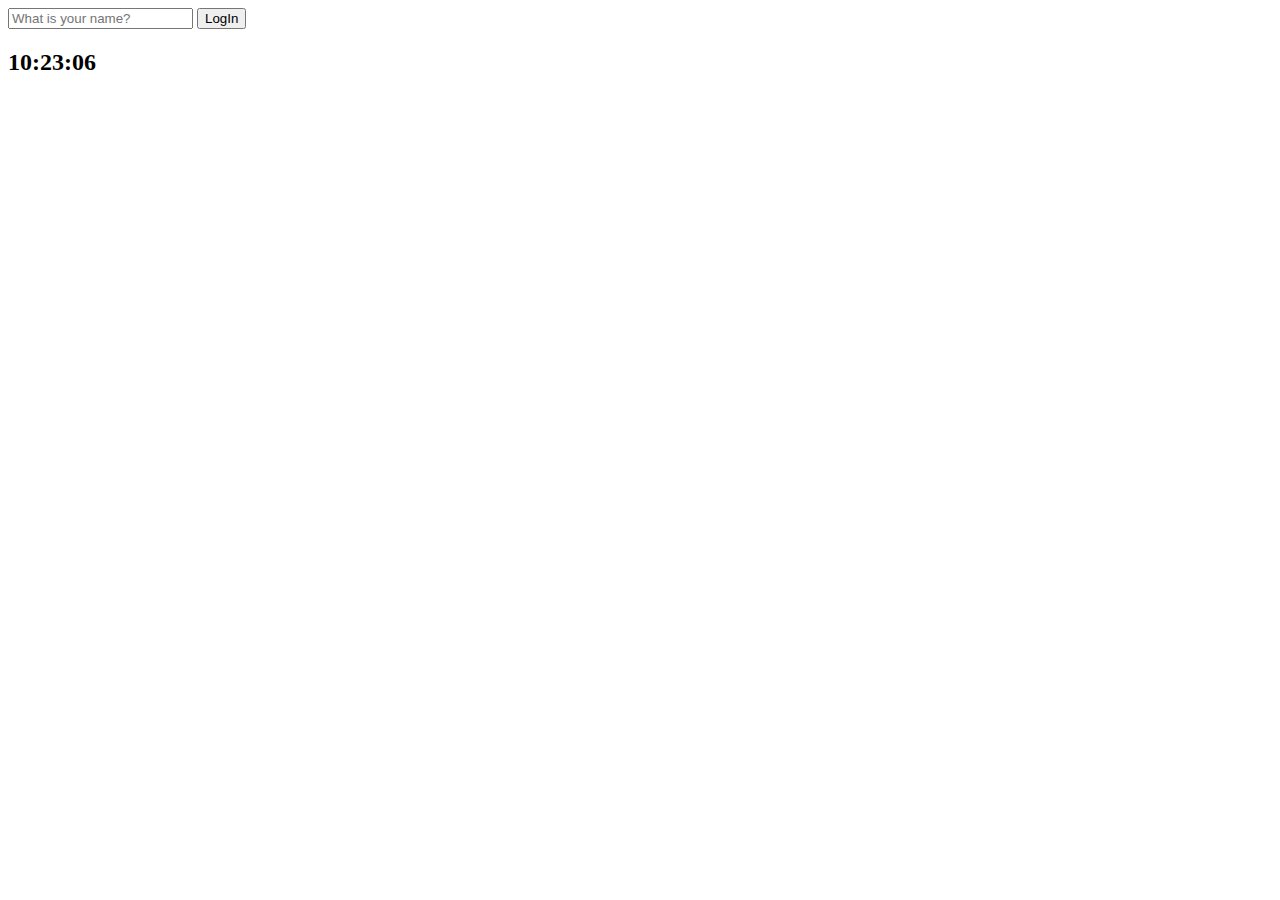
==== momentum/index.html @ aab9505f "update momentum" ====
<!DOCTYPE html>
<html lang="en">
  <head>
    <meta charset="UTF-8" />
    <meta http-equiv="X-UA-Compatible" content="IE=edge" />
    <meta name="viewport" content="width=device-width, initial-scale=1.0" />
    <title>Momentum App</title>
    <link rel="stylesheet" href="css/style.css" />
  </head>
  <body>
    <form id="login-form" class="hidden">
      <input
        required
        maxlength="10"
        type="text"
        placeholder="What is your name?"
      />
      <input type="submit" value="LogIn" />
    </form>
    <h2 id="clock">00:00:00</h2>
    <h1 id="greeting" class="hidden"></h1>
    <script src="js/greeting.js"></script>
    <script src="js/clock.js"></script>
    <script src="js/quotes.js"></script>
  </body>
</html>
---- momentum/css/style.css ----
.hidden {
  display: none;
}
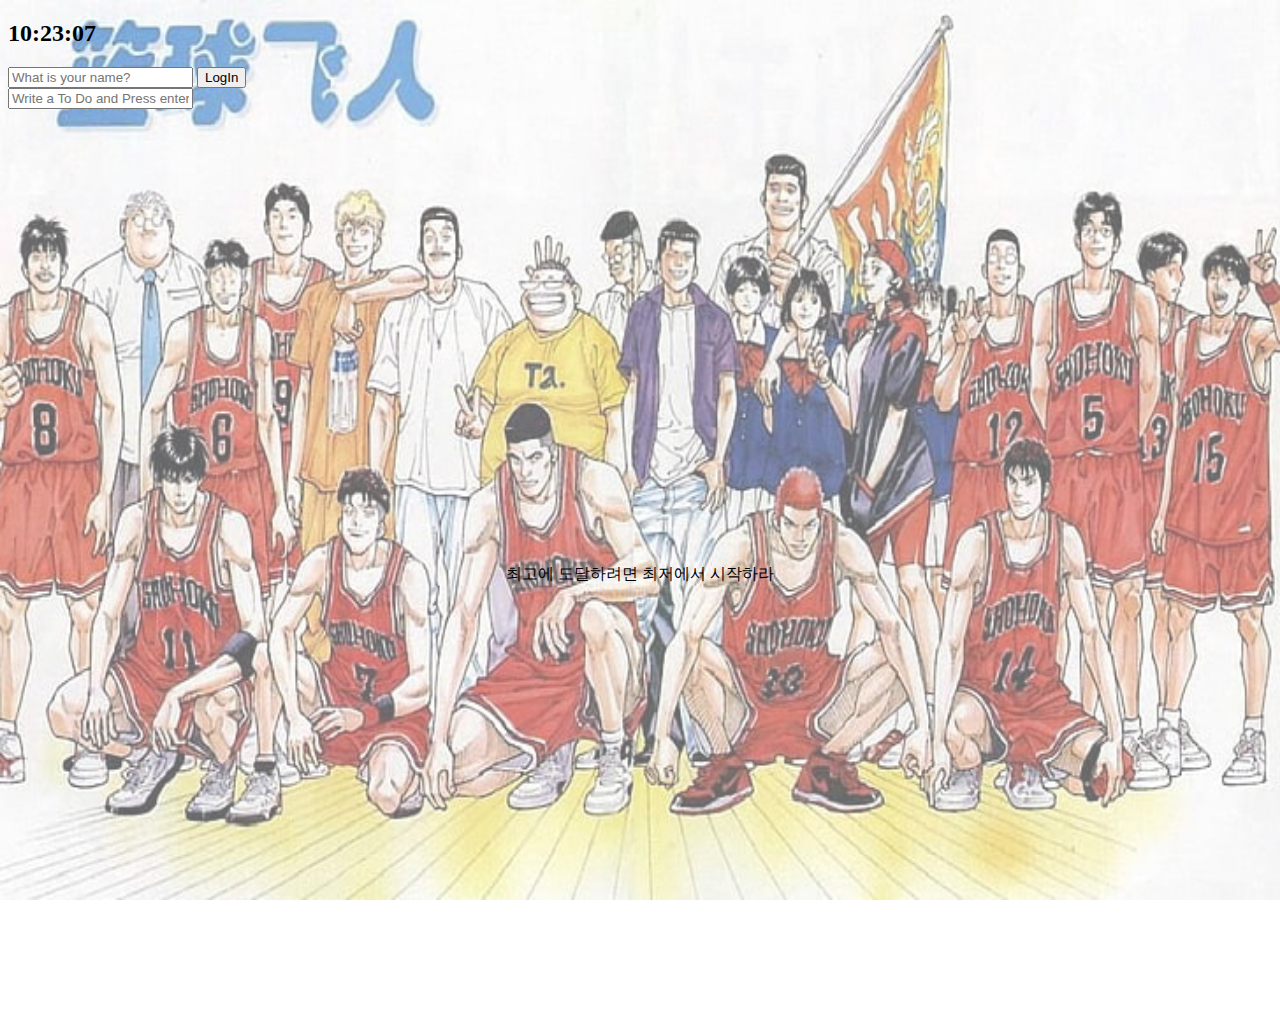
==== commit 0c26ec4f: "update momentum-clonecoding" ====
--- a/momentum/index.html
+++ b/momentum/index.html
@@ -8,6 +8,8 @@
     <link rel="stylesheet" href="css/style.css" />
   </head>
   <body>
+    <h2 id="clock">00:00:00</h2>
+
     <form id="login-form" class="hidden">
       <input
         required
@@ -17,10 +19,22 @@
       />
       <input type="submit" value="LogIn" />
     </form>
-    <h2 id="clock">00:00:00</h2>
+
     <h1 id="greeting" class="hidden"></h1>
+
+    <form id="todo-form">
+      <input type="text" placeholder="Write a To Do and Press enter" required />
+    </form>
+    <ul id="todo-list"></ul>
+
+    <div id="quote">
+      <span></span>
+    </div>
+
     <script src="js/greeting.js"></script>
     <script src="js/clock.js"></script>
     <script src="js/quotes.js"></script>
+    <script src="js/background.js"></script>
+    <script src="js/todo.js"></script>
   </body>
 </html>
--- a/momentum/css/style.css
+++ b/momentum/css/style.css
@@ -1,3 +1,23 @@
 .hidden {
   display: none;
 }
+#quote {
+  display: flex;
+  align-items: center;
+  justify-content: center;
+  height: 100vh;
+}
+#quote span {
+  text-align: center;
+}
+
+img {
+  width: 100%;
+  height: 100%;
+  top: 0;
+  bottom: 0;
+  left: 0;
+  position: absolute;
+  z-index: -1;
+  opacity: 0.6;
+}
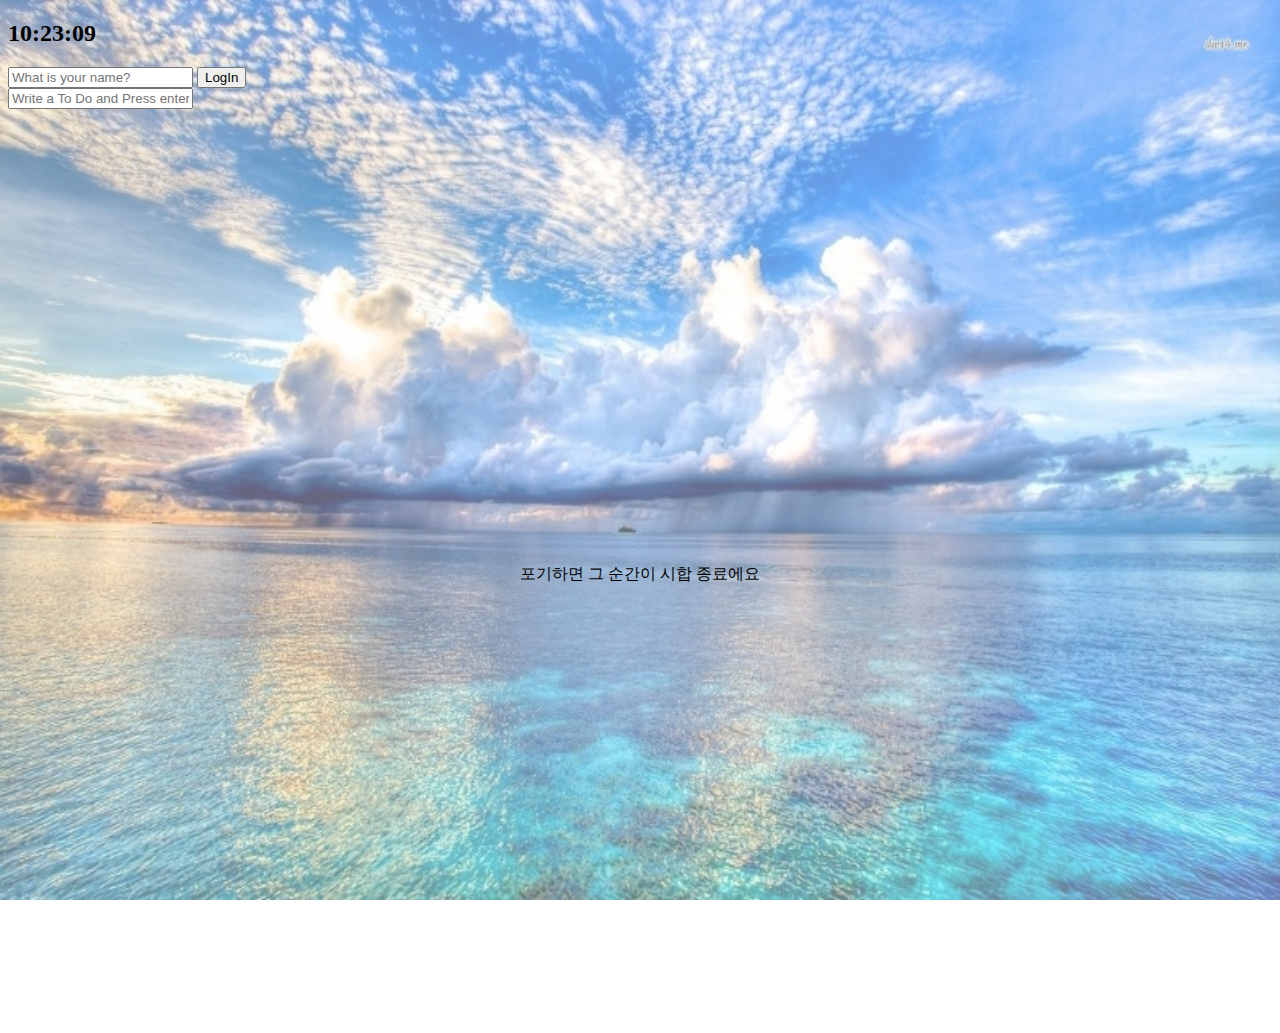
==== commit 0ffe0491: "update momentum-clonecoding" ====
--- a/momentum/index.html
+++ b/momentum/index.html
@@ -25,6 +25,7 @@
     <form id="todo-form">
       <input type="text" placeholder="Write a To Do and Press enter" required />
     </form>
+
     <ul id="todo-list"></ul>
 
     <div id="quote">
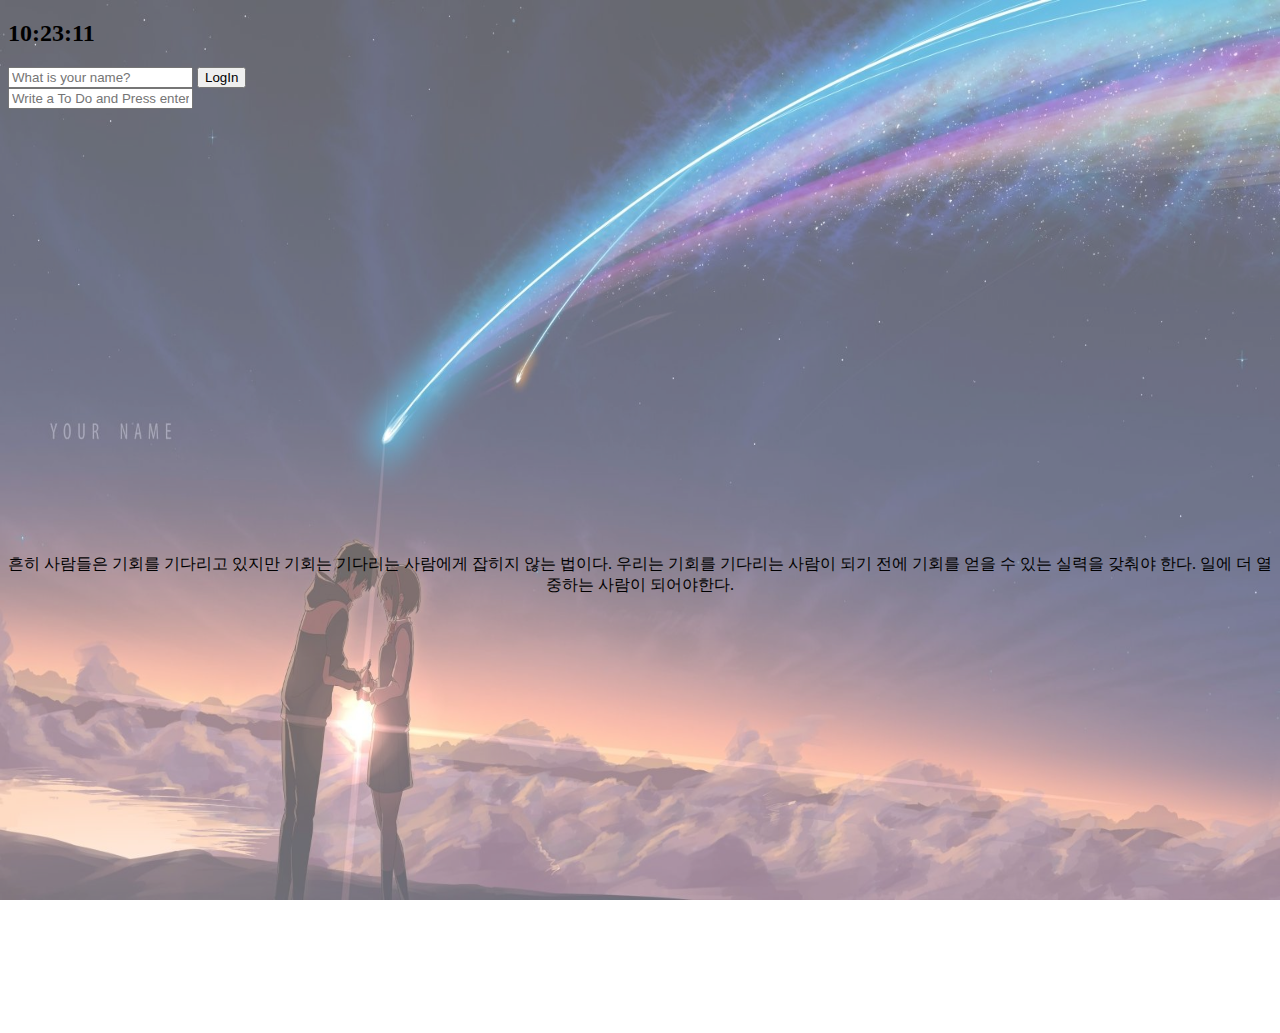
==== commit d9494687: "update momentum-clonecoding" ====
--- a/momentum/index.html
+++ b/momentum/index.html
@@ -37,5 +37,6 @@
     <script src="js/quotes.js"></script>
     <script src="js/background.js"></script>
     <script src="js/todo.js"></script>
+    <script src="js/weather.js"></script>
   </body>
 </html>
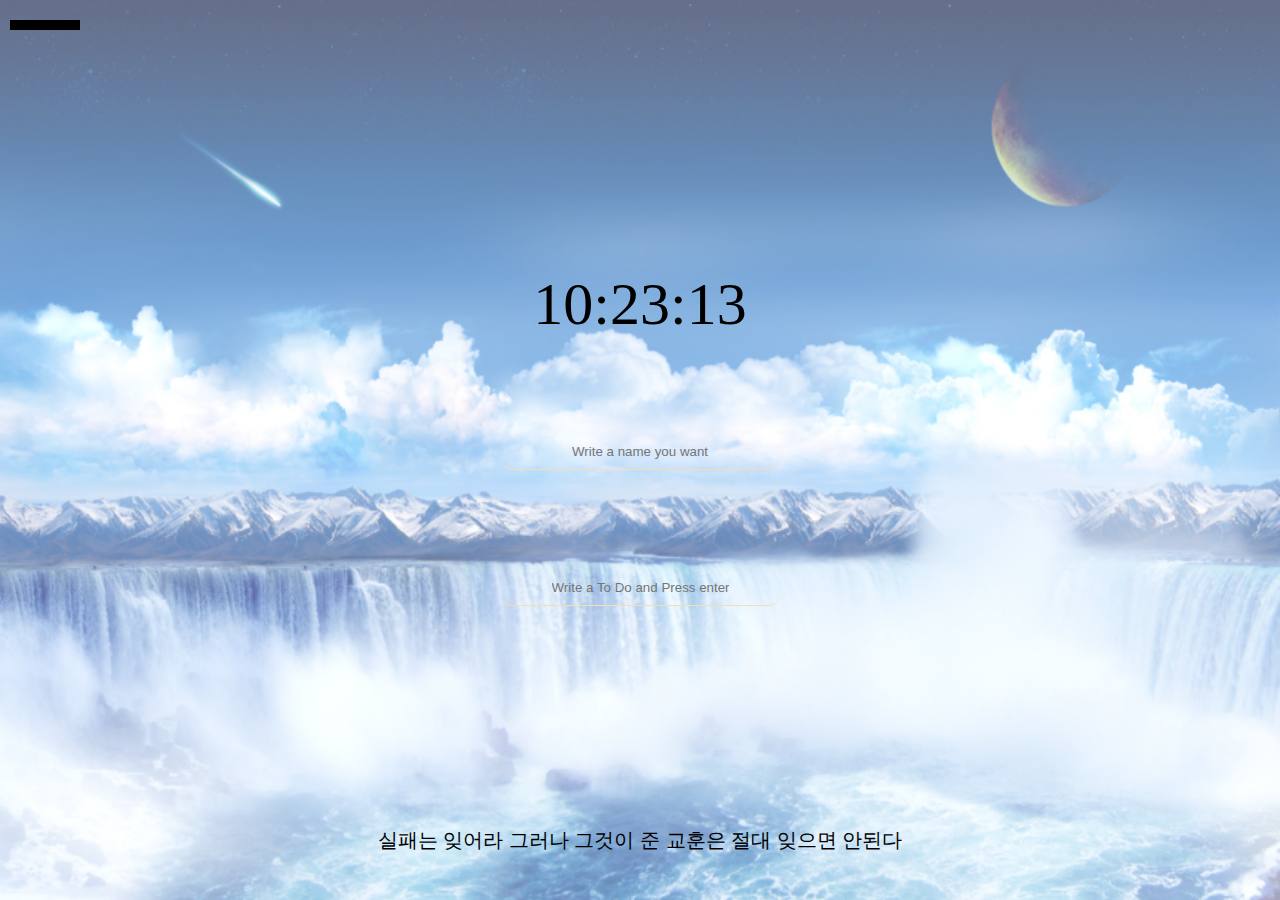
==== commit bb72809f: "update momentum-clonecoding" ====
--- a/momentum/index.html
+++ b/momentum/index.html
@@ -15,9 +15,8 @@
         required
         maxlength="10"
         type="text"
-        placeholder="What is your name?"
+        placeholder="Write a name you want"
       />
-      <input type="submit" value="LogIn" />
     </form>
 
     <h1 id="greeting" class="hidden"></h1>
@@ -32,6 +31,8 @@
       <span></span>
     </div>
 
+    <div class="music-bar"></div>
+
     <script src="js/greeting.js"></script>
     <script src="js/clock.js"></script>
     <script src="js/quotes.js"></script>
--- a/momentum/css/style.css
+++ b/momentum/css/style.css
@@ -1,14 +1,71 @@
+@import "reset.css";
+
+body {
+  height: 100vh;
+  display: flex;
+  align-items: center;
+  justify-content: center;
+  flex-direction: column;
+  position: relative;
+}
+
+#clock {
+  margin: 50px 0px;
+  font-size: 60px;
+  z-index: 2;
+}
+
 .hidden {
   display: none;
 }
+
+#login-form input,
+#todo-form input {
+  border: none;
+  border-bottom: 1px solid wheat;
+  border-radius: 10px;
+  padding: 10px 50px;
+  background-color: transparent;
+  margin: 50px 0px;
+}
+
+#login-form input::placeholder {
+  text-align: center;
+}
+
+#login-form input:focus,
+#todo-form input:focus {
+  outline: none;
+}
+#greeting {
+  font-size: 40px;
+  font-family: "Bebas Neue", cursive;
+}
+
 #quote {
   display: flex;
-  align-items: center;
-  justify-content: center;
-  height: 100vh;
+  position: absolute;
+  bottom: 50px;
+  font-size: 20px;
+  font-family: "Dongle", sans-serif;
 }
+
 #quote span {
   text-align: center;
+}
+
+#todo-list {
+  margin-top: 20px;
+}
+
+#todo-list button {
+  border: none;
+  margin: 0px 10px;
+  background-color: transparent;
+}
+#todo-list li {
+  border: none;
+  margin: 10px 0px;
 }
 
 img {
@@ -20,4 +77,13 @@
   position: absolute;
   z-index: -1;
   opacity: 0.6;
+  background-size: cover;
 }
+
+.music-bar {
+  padding: 5px 35px;
+  background-color: black;
+  position: absolute;
+  top: 20px;
+  left: 10px;
+}
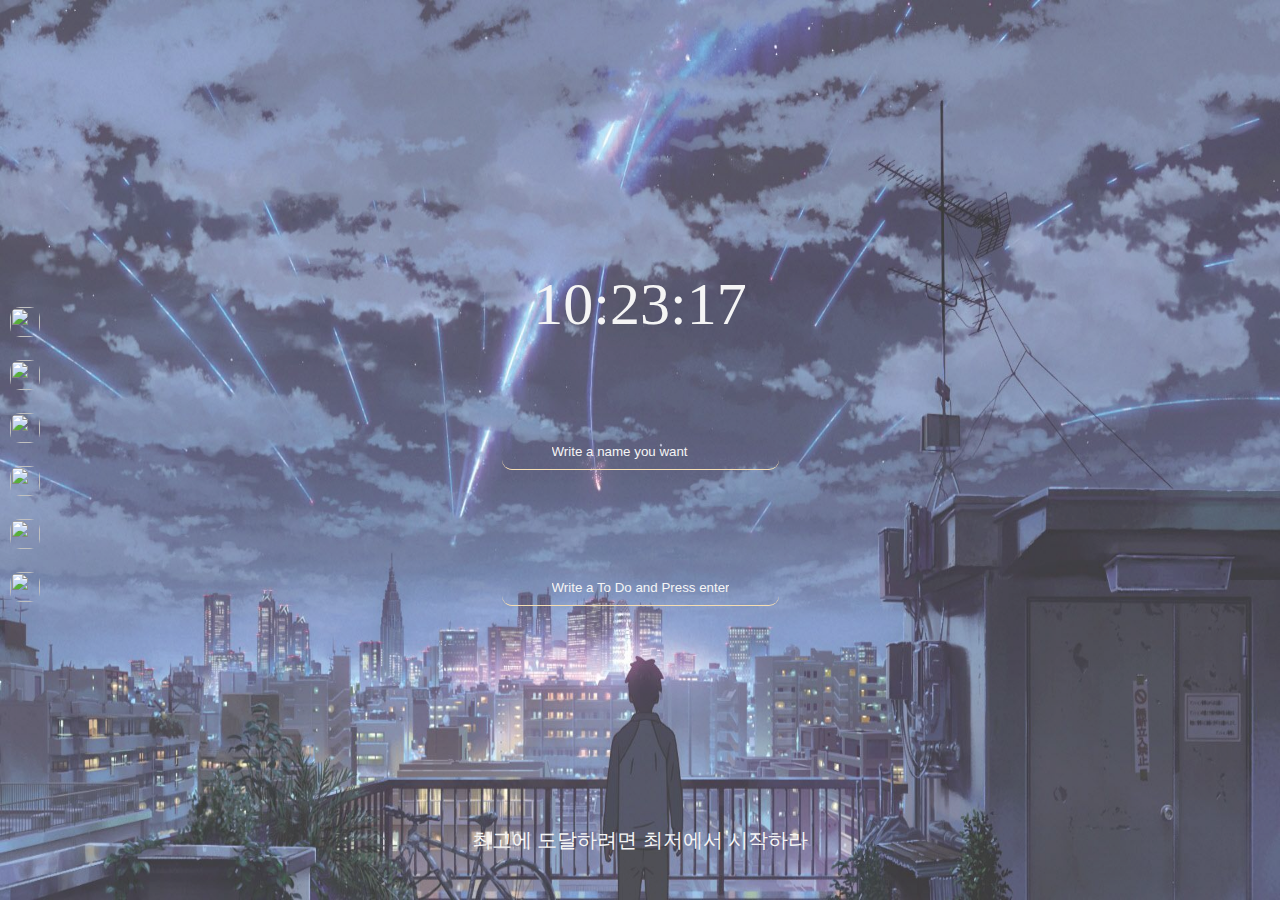
==== commit 15edee3d: "update momentumclonecoding" ====
--- a/momentum/index.html
+++ b/momentum/index.html
@@ -31,7 +31,58 @@
       <span></span>
     </div>
 
-    <div class="music-bar"></div>
+    <div class="music-bar">
+      <button id="btnPlay">
+        <i class="far fa-play-circle"></i>
+      </button>
+      <button id="btnPause">
+        <i class="far fa-pause-circle"></i>
+      </button>
+      <button id="btnStop">
+        <i class="fas fa-square"></i>
+      </button>
+    </div>
+
+    <div id="website-box" class="hidden-box">
+      <div>
+        <a href="https://www.naver.com"
+          ><img
+            src="https://image.rocketpunch.com/company/5466/naver_logo.png?s=400x400&t=inside"
+        /></a>
+      </div>
+      <div>
+        <a href="https://www.google.com"
+          ><img
+            src="https://encrypted-tbn0.gstatic.com/images?q=tbn:ANd9GcS_BxIFDiqRSADS_dryOjRxIdflIGgt8vianZy7fPOHmGz8HsBUi-lggRTn5-raiCOnF0Q&usqp=CAU"
+        /></a>
+      </div>
+      <div>
+        <a href="https://www.facebook.com"
+          ><img
+            src="https://kr.seaicons.com/wp-content/uploads/2016/03/facebook-icon-26.png"
+        /></a>
+      </div>
+      <div>
+        <a href="https://www.youtube.com"
+          ><img src="https://t1.daumcdn.net/cfile/tistory/992DAB4D5AE5D33C0A"
+        /></a>
+      </div>
+      <div>
+        <a href="https://www.instagram.com"
+          ><img
+            src="https://cdn.pixabay.com/photo/2021/06/15/12/14/instagram-6338393_960_720.png"
+        /></a>
+      </div>
+      <div>
+        <a href="https://www.twitter.com"
+          ><img src="https://cdn-icons-png.flaticon.com/512/124/124021.png"
+        /></a>
+      </div>
+    </div>
+
+    <button class="web-bar">
+      <i class="fas fa-bars"></i>
+    </button>
 
     <script src="js/greeting.js"></script>
     <script src="js/clock.js"></script>
@@ -39,5 +90,13 @@
     <script src="js/background.js"></script>
     <script src="js/todo.js"></script>
     <script src="js/weather.js"></script>
+    <script src="js/music-bar.js"></script>
+    <script src="js/web-bar.js"></script>
+
+    <script
+      script
+      src="https://kit.fontawesome.com/6478f529f2.js"
+      crossorigin="anonymous"
+    ></script>
   </body>
 </html>
--- a/momentum/css/style.css
+++ b/momentum/css/style.css
@@ -1,5 +1,8 @@
 @import "reset.css";
 
+* {
+  color: whitesmoke;
+}
 body {
   height: 100vh;
   display: flex;
@@ -9,6 +12,18 @@
   position: relative;
 }
 
+body > img {
+  width: 100%;
+  height: 100%;
+  top: 0;
+  bottom: 0;
+  left: 0;
+  position: absolute;
+  z-index: -1;
+  opacity: 0.8;
+  background-size: cover;
+}
+
 #clock {
   margin: 50px 0px;
   font-size: 60px;
@@ -16,6 +31,10 @@
 }
 
 .hidden {
+  display: none;
+}
+
+.hidden-box {
   display: none;
 }
 
@@ -29,14 +48,15 @@
   margin: 50px 0px;
 }
 
-#login-form input::placeholder {
-  text-align: center;
+#login-form input::placeholder,
+#todo-form input::placeholder {
+  color: whitesmoke;
 }
 
-#login-form input:focus,
 #todo-form input:focus {
   outline: none;
 }
+
 #greeting {
   font-size: 40px;
   font-family: "Bebas Neue", cursive;
@@ -68,22 +88,55 @@
   margin: 10px 0px;
 }
 
-img {
-  width: 100%;
-  height: 100%;
-  top: 0;
-  bottom: 0;
-  left: 0;
-  position: absolute;
-  z-index: -1;
-  opacity: 0.6;
-  background-size: cover;
-}
-
 .music-bar {
-  padding: 5px 35px;
-  background-color: black;
+  padding: 5px;
+  border-radius: 10px;
   position: absolute;
   top: 20px;
   left: 10px;
 }
+
+.music-bar button {
+  border: none;
+}
+.music-bar,
+.music-bar button {
+  background-color: transparent;
+}
+
+.music-bar i {
+  color: black;
+  font-size: 20px;
+}
+
+#website-box {
+  display: flex;
+  flex-direction: column;
+  position: absolute;
+  top: 33%;
+  left: 10px;
+  z-index: 2;
+}
+
+#website-box > div {
+  margin: 10px 0px;
+}
+
+#website-box img {
+  width: 30px;
+  height: 30px;
+  border-radius: 10px;
+}
+
+.web-bar {
+  position: absolute;
+  top: 50%;
+  left: 10px;
+  z-index: 2;
+  border: none;
+  background-color: transparent;
+}
+
+.web-bar i {
+  color: black;
+}
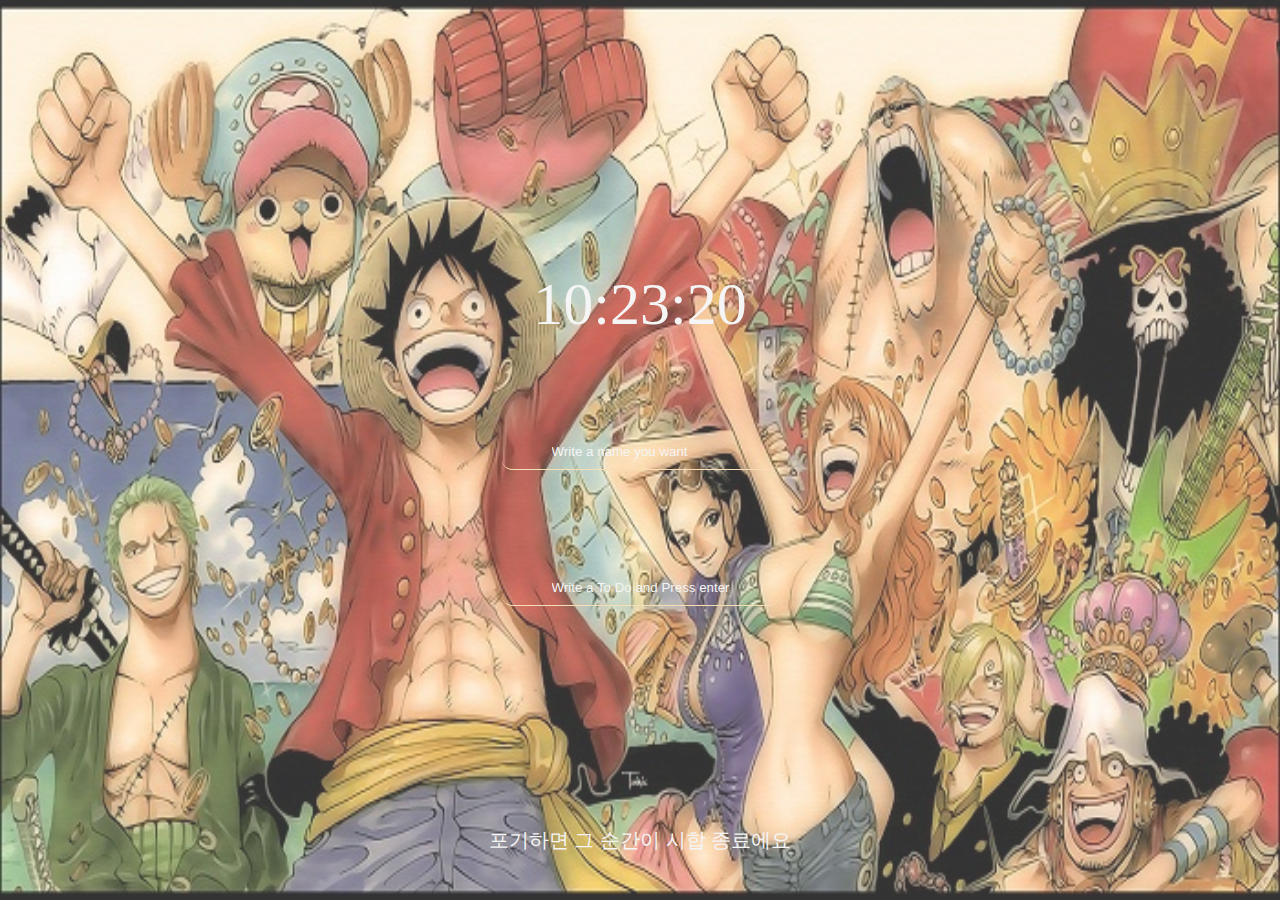
==== commit 49f23eb1: "update momentum clonecoding" ====
--- a/momentum/index.html
+++ b/momentum/index.html
@@ -43,40 +43,51 @@
       </button>
     </div>
 
-    <div id="website-box" class="hidden-box">
-      <div>
-        <a href="https://www.naver.com"
-          ><img
-            src="https://image.rocketpunch.com/company/5466/naver_logo.png?s=400x400&t=inside"
-        /></a>
-      </div>
-      <div>
-        <a href="https://www.google.com"
-          ><img
-            src="https://encrypted-tbn0.gstatic.com/images?q=tbn:ANd9GcS_BxIFDiqRSADS_dryOjRxIdflIGgt8vianZy7fPOHmGz8HsBUi-lggRTn5-raiCOnF0Q&usqp=CAU"
-        /></a>
-      </div>
-      <div>
-        <a href="https://www.facebook.com"
-          ><img
-            src="https://kr.seaicons.com/wp-content/uploads/2016/03/facebook-icon-26.png"
-        /></a>
-      </div>
-      <div>
-        <a href="https://www.youtube.com"
-          ><img src="https://t1.daumcdn.net/cfile/tistory/992DAB4D5AE5D33C0A"
-        /></a>
-      </div>
-      <div>
-        <a href="https://www.instagram.com"
-          ><img
-            src="https://cdn.pixabay.com/photo/2021/06/15/12/14/instagram-6338393_960_720.png"
-        /></a>
-      </div>
-      <div>
-        <a href="https://www.twitter.com"
-          ><img src="https://cdn-icons-png.flaticon.com/512/124/124021.png"
-        /></a>
+    <div id="website-box">
+      <div class="hidden">
+        <button class="website-closebox">
+          <span>❌</span>
+        </button>
+
+        <div class="website-box-content">
+          <a href="https://www.naver.com"
+            ><img
+              src="https://image.rocketpunch.com/company/5466/naver_logo.png?s=400x400&t=inside"
+          /></a>
+        </div>
+
+        <div class="website-box-content">
+          <a href="https://www.google.com"
+            ><img
+              src="https://encrypted-tbn0.gstatic.com/images?q=tbn:ANd9GcS_BxIFDiqRSADS_dryOjRxIdflIGgt8vianZy7fPOHmGz8HsBUi-lggRTn5-raiCOnF0Q&usqp=CAU"
+          /></a>
+        </div>
+
+        <div class="website-box-content">
+          <a href="https://www.facebook.com"
+            ><img
+              src="https://kr.seaicons.com/wp-content/uploads/2016/03/facebook-icon-26.png"
+          /></a>
+        </div>
+
+        <div class="website-box-content">
+          <a href="https://www.youtube.com"
+            ><img src="https://t1.daumcdn.net/cfile/tistory/992DAB4D5AE5D33C0A"
+          /></a>
+        </div>
+
+        <div class="website-box-content">
+          <a href="https://www.instagram.com"
+            ><img
+              src="https://cdn.pixabay.com/photo/2021/06/15/12/14/instagram-6338393_960_720.png"
+          /></a>
+        </div>
+
+        <div class="website-box-content">
+          <a href="https://www.twitter.com"
+            ><img src="https://cdn-icons-png.flaticon.com/512/124/124021.png"
+          /></a>
+        </div>
       </div>
     </div>
 
--- a/momentum/css/style.css
+++ b/momentum/css/style.css
@@ -31,10 +31,6 @@
 }
 
 .hidden {
-  display: none;
-}
-
-.hidden-box {
   display: none;
 }
 
@@ -109,6 +105,11 @@
   font-size: 20px;
 }
 
+.music-bar > div {
+  padding: 10px 20px;
+  border-radius: 20px;
+}
+
 #website-box {
   display: flex;
   flex-direction: column;
@@ -116,16 +117,39 @@
   top: 33%;
   left: 10px;
   z-index: 2;
+  animation: web-appear 2.5s forwards ease-in-out;
 }
-
-#website-box > div {
-  margin: 10px 0px;
+@keyframes web-appear {
+  0% {
+    opacity: 0;
+    transform: translateX(-30px);
+  }
+  100% {
+    opacity: 1;
+    transform: translateX(0);
+  }
 }
 
 #website-box img {
   width: 30px;
   height: 30px;
   border-radius: 10px;
+}
+
+.website-box-content {
+  margin: 15px 0px;
+  transform: translateX(5px);
+}
+
+.website-closebox {
+  width: 40px;
+  height: 40px;
+  border-radius: 10px;
+  cursor: pointer;
+  text-align: center;
+  border: none;
+  background-color: transparent;
+  box-shadow: 2px 2px 10px 5px rgba(0, 0, 0, 0.2);
 }
 
 .web-bar {
